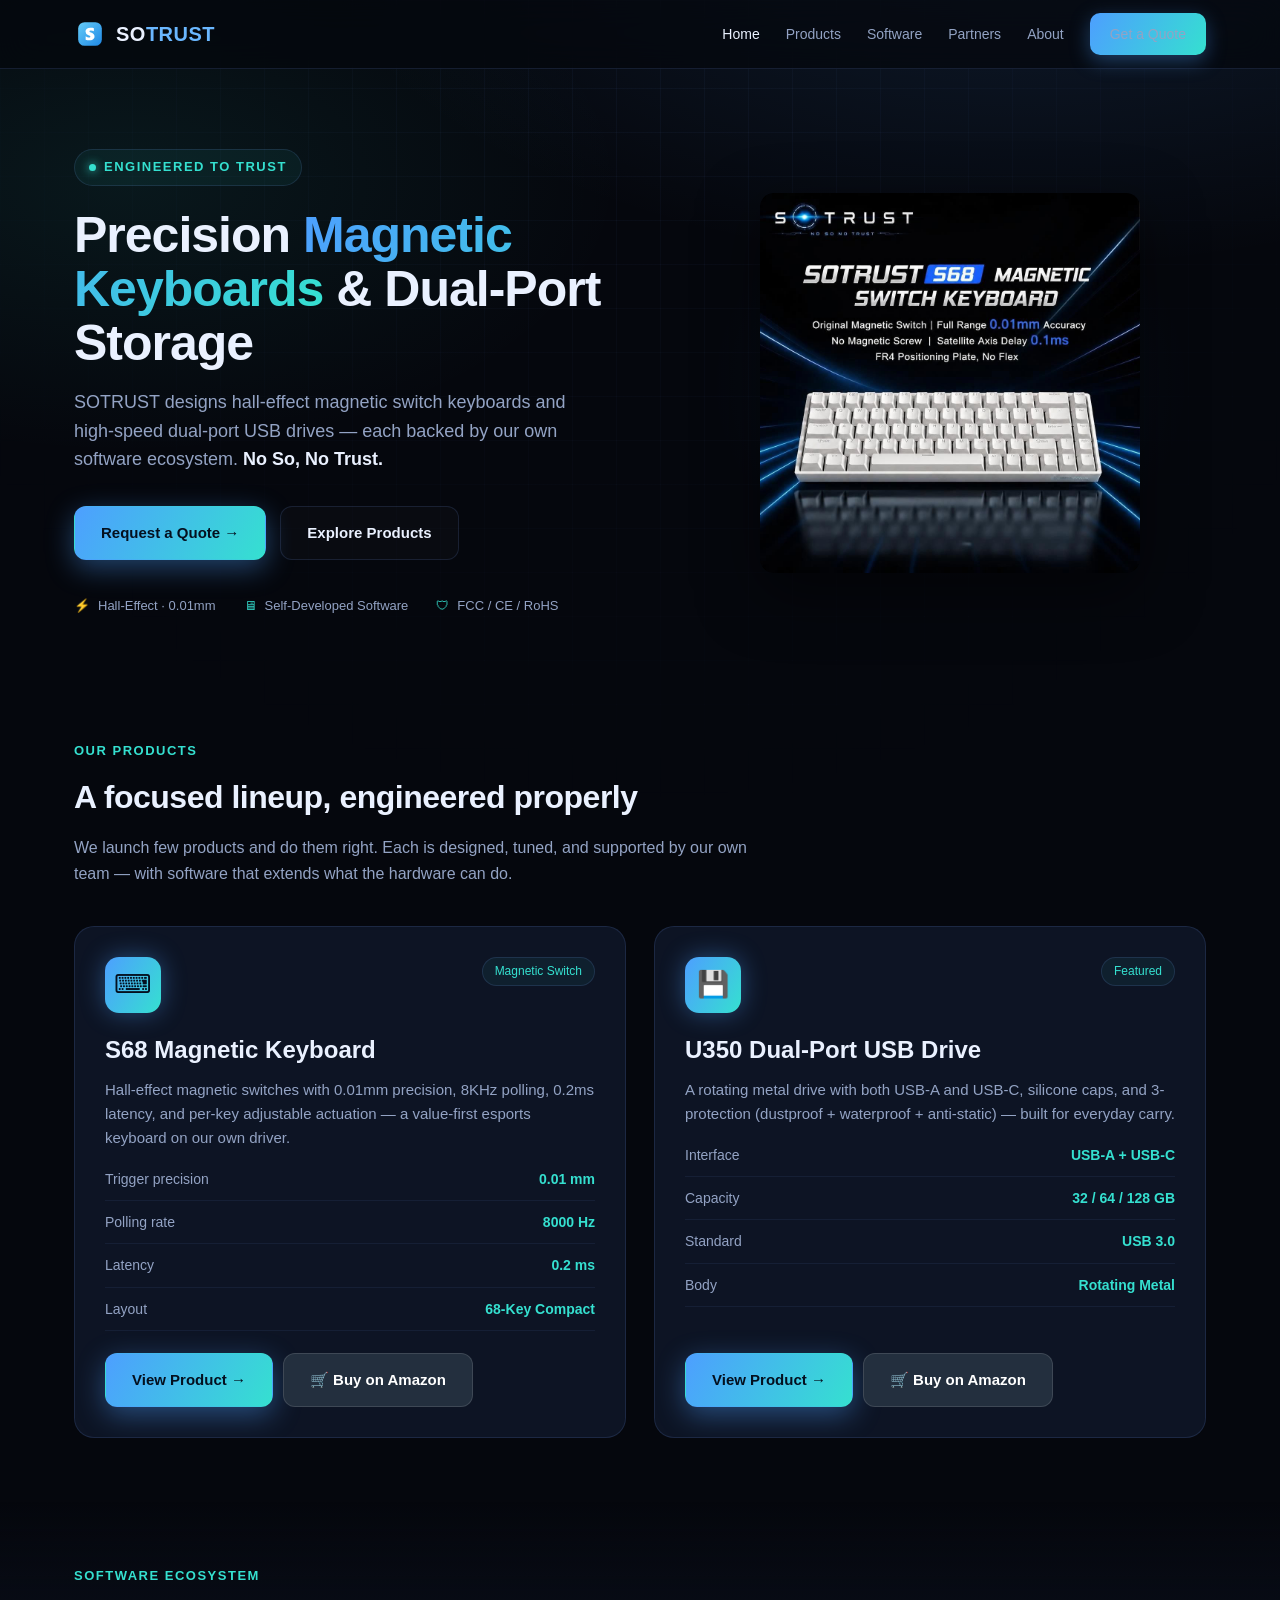
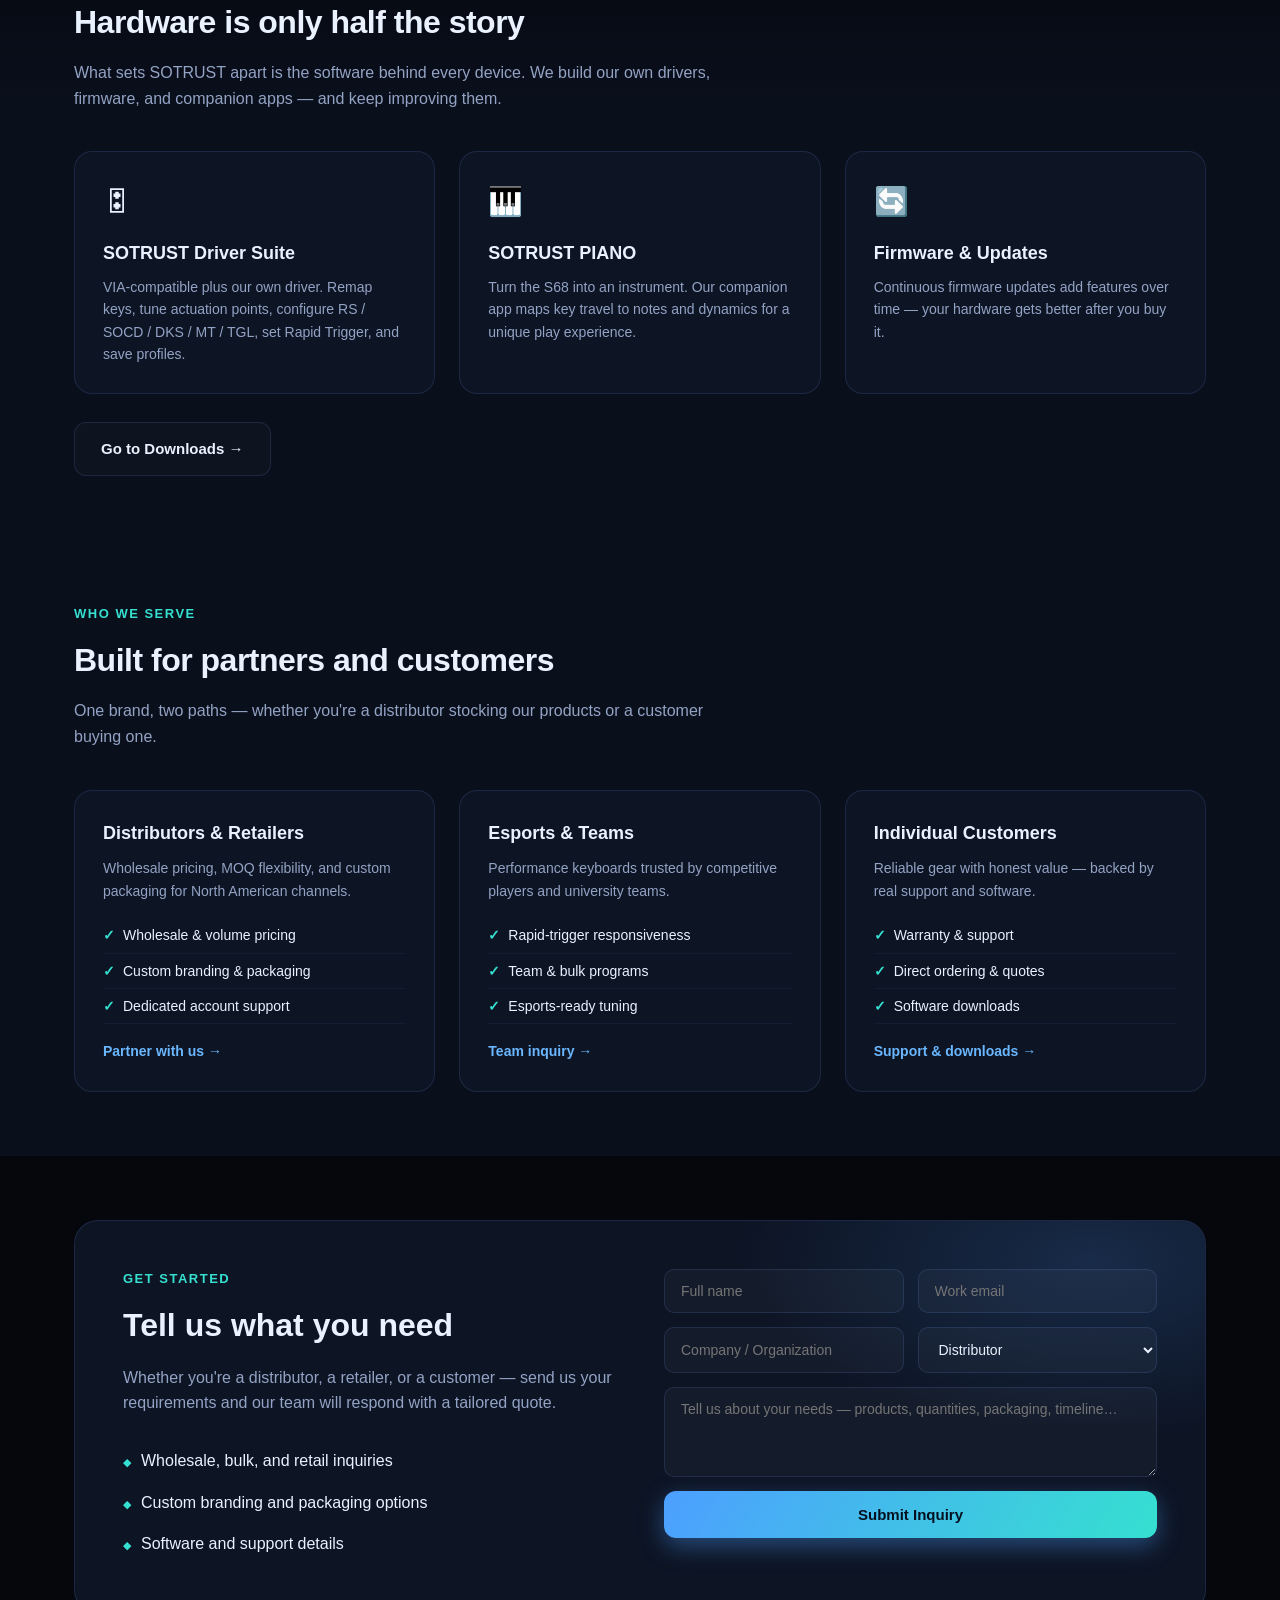
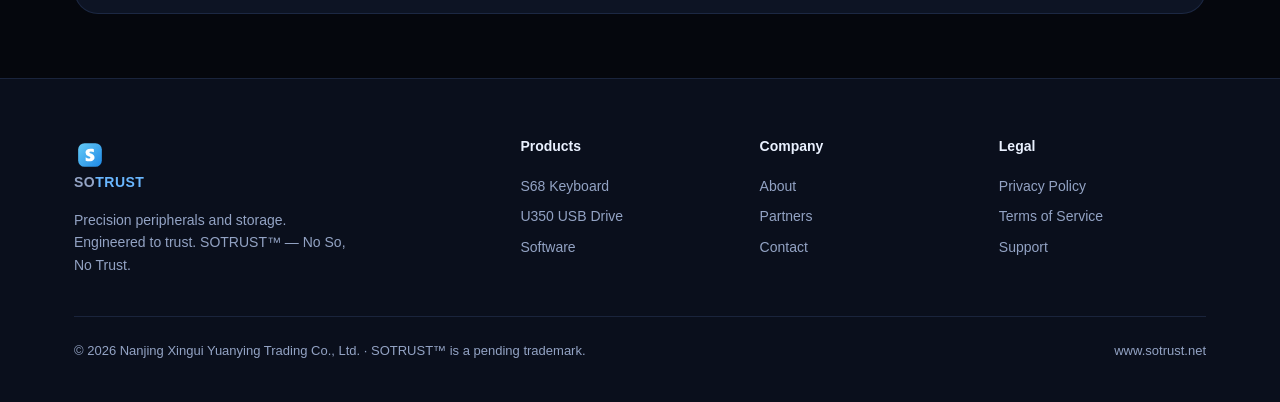
==== index.html @ a3e5d0e5 "SOTRUST brand website" ====
<!DOCTYPE html>
<html lang="en" data-page-node-id="KHb3CWHCZtymXD62Pedrb1">
<head data-page-node-id="B75xYhBe1qEHMwxd8BQFFj">
<meta charset="UTF-8" data-page-node-id="L6Wd4gefyUGWqQOsWmgaz0">
<meta name="viewport" content="width=device-width, initial-scale=1.0" data-page-node-id="c1NMFKh5QucAAy01h9xAIy">
<title>SOTRUST™ — Engineered to Trust · Magnetic Keyboards & Dual-Port Storage</title>
<meta name="description" content="SOTRUST designs hall-effect magnetic switch keyboards and dual-port USB storage, backed by our own software ecosystem. No So, No Trust." data-page-node-id="GTYr7r31CT22krEIP9F35n">
<link rel="stylesheet" href="css/style.css" data-page-node-id="BjKHC4vRZSdo3E3DKPqYya">
<style>
.hero{position:relative;padding:80px 0 60px}
.hero-inner{display:grid;grid-template-columns:1.05fr .95fr;gap:56px;align-items:center}
.kicker{display:inline-flex;align-items:center;gap:8px;font-size:13px;font-weight:600;color:var(--cyan);letter-spacing:1.5px;text-transform:uppercase;border:1px solid var(--line);border-radius:999px;padding:7px 14px;background:rgba(53,224,208,.06)}
.kicker .dot{width:7px;height:7px;border-radius:50%;background:var(--cyan);box-shadow:0 0 10px var(--cyan)}
h1{font-size:50px;line-height:1.08;font-weight:800;letter-spacing:-1px;margin:22px 0 18px}
h1 .grad{background:var(--accent-grad);-webkit-background-clip:text;background-clip:text;color:transparent}
.hero p.sub{color:var(--muted);font-size:18px;max-width:520px;margin-bottom:32px}
.btn-row{display:flex;gap:14px;flex-wrap:wrap}
.trust-strip{display:flex;gap:28px;margin-top:36px;flex-wrap:wrap}
.trust-strip div{display:flex;align-items:center;gap:8px;color:var(--muted);font-size:13px}
.trust-strip .ic{color:var(--cyan)}
.hero-visual{position:relative;background:radial-gradient(ellipse at center,rgba(77,159,255,.08),transparent 70%);border-radius:24px;padding:24px;display:flex;align-items:center;justify-content:center;min-height:380px}
.hero-visual img{max-width:100%;max-height:380px;border-radius:14px;box-shadow:0 20px 60px rgba(0,0,0,.5)}
.prod-grid{display:grid;grid-template-columns:repeat(2,1fr);gap:28px}
.prod{background:var(--panel);border:1px solid var(--line);border-radius:20px;padding:30px;position:relative;overflow:hidden;transition:.25s;display:flex;flex-direction:column}
.prod:hover{border-color:rgba(77,159,255,.5);transform:translateY(-4px);box-shadow:0 18px 50px rgba(0,0,0,.5)}
.prod .p-top{display:flex;justify-content:space-between;align-items:flex-start;margin-bottom:18px}
.prod .p-icon{width:56px;height:56px;border-radius:14px;background:var(--accent-grad);display:grid;place-items:center;font-size:26px;color:#04101f;box-shadow:0 0 24px rgba(77,159,255,.4)}
.prod h3{font-size:24px;margin-bottom:8px}
.prod p{color:var(--muted);font-size:15px;margin-bottom:18px}
.specs{display:flex;flex-direction:column;gap:10px;margin-bottom:22px}
.spec{display:flex;justify-content:space-between;font-size:14px;padding-bottom:10px;border-bottom:1px solid rgba(120,160,255,.08)}
.spec .k{color:var(--muted)}
.spec .v{font-weight:600;color:var(--cyan)}
.prod .pcta-row{display:flex;gap:10px;flex-wrap:wrap;margin-top:auto}
.soft{background:linear-gradient(180deg,transparent,var(--bg2) 30%,var(--bg2))}
.soft-grid{display:grid;grid-template-columns:repeat(3,1fr);gap:24px}
.soft-card{background:var(--panel);border:1px solid var(--line);border-radius:18px;padding:28px;transition:.2s}
.soft-card:hover{border-color:rgba(53,224,208,.4)}
.soft-card .ic{font-size:28px;margin-bottom:14px}
.soft-card h4{font-size:18px;margin-bottom:8px}
.soft-card p{color:var(--muted);font-size:14px}
.buyers{background:var(--bg2)}
.buyers-grid{display:grid;grid-template-columns:repeat(3,1fr);gap:24px}
.buyer{border:1px solid var(--line);border-radius:18px;padding:28px;background:var(--panel);display:flex;flex-direction:column}
.buyer h4{font-size:18px;margin-bottom:10px}
.buyer p{color:var(--muted);font-size:14px;margin-bottom:16px}
.buyer ul{list-style:none;margin-bottom:16px}
.buyer li{padding:6px 0;font-size:14px;border-bottom:1px solid rgba(120,160,255,.06)}
.buyer li::before{content:"✓";color:var(--cyan);margin-right:8px;font-weight:700}
.buyer .b-cta{display:inline-block;font-weight:700;color:var(--blue2);font-size:14px;margin-top:auto}
.cta-box{background:var(--panel);border:1px solid var(--line);border-radius:24px;padding:48px;display:grid;grid-template-columns:1fr 1fr;gap:48px;overflow:hidden;position:relative}
.cta-box::before{content:"";position:absolute;inset:0;background:radial-gradient(600px 300px at 90% 10%,rgba(77,159,255,.16),transparent 60%);z-index:0}
.cta-left{position:relative}
.cta-left h2{font-size:32px;font-weight:800;margin-bottom:14px}
.cta-left p{color:var(--muted);margin-bottom:24px}
.cta-points{list-style:none}
.cta-points li{padding:8px 0;color:var(--text)}
.cta-points li::before{content:"◆";color:var(--cyan);margin-right:10px;font-size:11px}
form{display:flex;flex-direction:column;gap:14px;position:relative}
.form-row{display:grid;grid-template-columns:1fr 1fr;gap:14px}
input[type=submit]{background:var(--accent-grad);color:#04101f;font-weight:700;font-size:15px;cursor:pointer;border:none;box-shadow:0 8px 24px rgba(77,159,255,.4);padding:15px;border-radius:12px}
@media(max-width:960px){.hero-inner{grid-template-columns:1fr}.prod-grid,.soft-grid,.buyers-grid{grid-template-columns:1fr}.cta-box{grid-template-columns:1fr;padding:32px}h1{font-size:36px}.hero-visual{min-height:0;height:300px}.hero-visual img{max-height:240px}}
</style>
</head>
<body data-page-node-id="jTghyqupYAVawvYu9FFH3v">

<nav class="nav" data-page-node-id="hDWpECV0C55NheVl3T6Daa">
  <div class="wrap nav-inner" data-page-node-id="2Km9m6hP2vTvzj6k3j9iJI">
    <a href="index.html" class="logo" data-page-node-id="VmaIcNFpfbd1cD2g93x9RE">
      <img src="assets/logo/icon.svg" alt="SOTRUST" width="32" height="32" data-page-node-id="h8bbaKW1yTuouPt7MjiuoT">
      <span data-page-node-id="c90BbOGvWQBVkojpnbvoxG">SO<b data-page-node-id="W1wM8xLnBdRKuQQTQdHoPf">TRUST</b></span>
    </a>
    <div class="nav-links" data-page-node-id="v5XUDEB1s5sqHbEkKfKEiQ">
      <a href="index.html" class="active" data-page-node-id="6A4PuPlB2DylgbnbrF4scs">Home</a>
      <a href="products.html" data-page-node-id="Q8hQdHnr3l2VZ1JcGwQQLO">Products</a>
      <a href="software.html" data-page-node-id="NjpHVoDFeZk2FrmFR3boiS">Software</a>
      <a href="partners.html" data-page-node-id="4TMn4HkJZNVBkFPPDvnZm2">Partners</a>
      <a href="about.html" data-page-node-id="7G2t97cO10USm3pNh4Arrl">About</a>
      <a href="contact.html" class="nav-cta" data-page-node-id="D8skSzwq1eZzX1xipGhBGl">Get a Quote</a>
    </div>
  </div>
</nav>

<header class="hero" data-page-node-id="YRy2okg3sfTFi8qAlSq5Wi">
  <div class="wrap hero-inner" data-page-node-id="gidRfNOONtTzfNyV7lmgQJ">
    <div data-page-node-id="k9rR7cGDt8teXhGaEjSCDu">
      <span class="kicker" data-page-node-id="9QtnC32he1PKF4aDAGUuy0"><span class="dot" data-page-node-id="H6hlR16bWoKIGSn7LicONF"></span> Engineered to Trust</span>
      <h1 data-page-node-id="8BHztEijmOoFsxT0cRzyiD">Precision <span class="grad" data-page-node-id="Sw2Koonsl39pfYku20xt7j">Magnetic Keyboards</span> &amp; Dual-Port Storage</h1>
      <p class="sub" data-page-node-id="4kACXxdA0lq7kAE09p0k7H">SOTRUST designs hall-effect magnetic switch keyboards and high-speed dual-port USB drives — each backed by our own software ecosystem. <b style="color:var(--text)" data-page-node-id="2dDaZNwEbS0e2EICp5El64">No So, No Trust.</b></p>
      <div class="btn-row" data-page-node-id="xQTsN5donEwadQ5muIE7HL">
        <a href="contact.html" class="btn primary" data-page-node-id="9oN3q1RxafHmpDkyyRWFV4">Request a Quote →</a>
        <a href="products.html" class="btn ghost" data-page-node-id="GxOwKRayHtymZk6Kriv4iA">Explore Products</a>
      </div>
      <div class="trust-strip" data-page-node-id="2M7J8NSARKwKPPMwsRVoNN">
        <div data-page-node-id="GsUqNQR9N2GWXAYB81KJUQ"><span class="ic" data-page-node-id="zyw4Qa4cf3EdQBs3BqDzIm">⚡</span> Hall-Effect · 0.01mm</div>
        <div data-page-node-id="uqFGiUyqeCqDTDX0ITgybG"><span class="ic" data-page-node-id="jC7p2AKSBo2EKFkTduyePn">🖥</span> Self-Developed Software</div>
        <div data-page-node-id="8ZjUabMwLci9vb384awAYx"><span class="ic" data-page-node-id="NDb05V4xaniESwErAuI9XB">🛡</span> FCC / CE / RoHS</div>
      </div>
    </div>
    <div class="hero-visual" data-page-node-id="ezmHufWjjA8UvirGQx8jlz">
      <img src="assets/products/s68/hero-white.jpeg" alt="SOTRUST S68 Magnetic Switch Keyboard" data-page-node-id="zVKkk2xJX6yNSqz94skD35">
    </div>
  </div>
</header>

<section class="sec" id="products" data-page-node-id="ToFeqf6djuNUEQ4qsM3Xdl">
  <div class="wrap" data-page-node-id="DOBf4F3gi588kPLKxWrl06">
    <div class="sec-head" data-page-node-id="MzK3Els8W0vmzxlD8LP5HB">
      <div class="eyebrow" data-page-node-id="UqsA5qnAoXDu0aW39q141D">Our Products</div>
      <h2 data-page-node-id="wDBPDLVjoBsJ5EEK7rpMou">A focused lineup, engineered properly</h2>
      <p data-page-node-id="J8SOMW7OY383sUBN0cpyKj">We launch few products and do them right. Each is designed, tuned, and supported by our own team — with software that extends what the hardware can do.</p>
    </div>
    <div class="prod-grid" data-page-node-id="C0JHSuzoS0tbP1xxVdGhAZ">
      <div class="prod" data-page-node-id="ONH7SVxTQDLs3GuPNtboOh">
        <div class="p-top" data-page-node-id="oYHVfcLT5NoLOHERP2TU2A"><div class="p-icon" data-page-node-id="cWp2VMdudo781FP1Uisxkj">⌨</div><span class="pill" data-page-node-id="LmsZa4gaWS8FuIxe7HlArb">Magnetic Switch</span></div>
        <h3 data-page-node-id="YrhO2WW3eaNhkBgOf4TxSP">S68 Magnetic Keyboard</h3>
        <p data-page-node-id="DaKGqZ6K79dI9eHTmWA2M4">Hall-effect magnetic switches with 0.01mm precision, 8KHz polling, 0.2ms latency, and per-key adjustable actuation — a value-first esports keyboard on our own driver.</p>
        <div class="specs" data-page-node-id="90VPKIUDRB8KoIAfAs0Cj2">
          <div class="spec" data-page-node-id="JzxRTAH2GG4mpbTsbksxKW"><span class="k" data-page-node-id="LvTzCjM173owhXIuJw3WhJ">Trigger precision</span><span class="v" data-page-node-id="BBHbjHjha1ihYxHAtO01Ei">0.01 mm</span></div>
          <div class="spec" data-page-node-id="s4S3zfk8ewQDFQxulU6wAu"><span class="k" data-page-node-id="NBF8PnAl5NyIUqfXsXacdJ">Polling rate</span><span class="v" data-page-node-id="qzOITyhXKYDXaNh5fld9Qr">8000 Hz</span></div>
          <div class="spec" data-page-node-id="cuFhfQvGCobJwErcVUC8KA"><span class="k" data-page-node-id="NQ0T7S9wY7sKIj8IQT6ek0">Latency</span><span class="v" data-page-node-id="yIx3zdadIf7h7RUvPikxVv">0.2 ms</span></div>
          <div class="spec" data-page-node-id="dtcec5f1Oky6W3bj6tIKis"><span class="k" data-page-node-id="TbK4txTrKbJUquoCRuoQwl">Layout</span><span class="v" data-page-node-id="zePOhF4cfEuTnCYZsz0rYG">68-Key Compact</span></div>
        </div>
        <div class="pcta-row" data-page-node-id="6BQgNHGk6hQzLCR7PbpOY3">
          <a href="s68.html" class="btn primary" data-page-node-id="NZX76GkhxG8PPEcFwQ6v7D">View Product →</a>
          <a href="https://www.amazon.com/dp/B0H9D6XK6K?th=1" target="_blank" rel="noopener" class="btn amazon" data-page-node-id="3fmanDHAKbxWsQa5vVkP5j"><span class="amz" data-page-node-id="pUobFaJ3fDexKqN14hAAZg">🛒 Buy on Amazon</span></a>
        </div>
      </div>
      <div class="prod" data-page-node-id="H6beL8yUW3exlaDlJmxyrl">
        <div class="p-top" data-page-node-id="mi3MNyiuNJlq7Ta0ci0ihm"><div class="p-icon" data-page-node-id="LjDEPebBL7EeOdHFlMzBNo">💾</div><span class="pill" data-page-node-id="FnPj5NtdHIx0MZdKI3f5FU">Featured</span></div>
        <h3 data-page-node-id="6TQl8xHUAnwZRtqhDXQzku">U350 Dual-Port USB Drive</h3>
        <p data-page-node-id="XAJc8dmmiziW1OEVqlJanC">A rotating metal drive with both USB-A and USB-C, silicone caps, and 3-protection (dustproof + waterproof + anti-static) — built for everyday carry.</p>
        <div class="specs" data-page-node-id="Bmd7hZ8eXvD1OF0zcYz7wS">
          <div class="spec" data-page-node-id="wQwC9xogs6DlSwCOZGvSIN"><span class="k" data-page-node-id="K7YNUHb0uEkdWVpidt3I7i">Interface</span><span class="v" data-page-node-id="3auANIsGIFqr3kjArFZkni">USB-A + USB-C</span></div>
          <div class="spec" data-page-node-id="fBJ8tspMGePYtDORSLaKiU"><span class="k" data-page-node-id="3Mbjygi7IL8aEsR0A0TL5f">Capacity</span><span class="v" data-page-node-id="LONrggNPP17E4kRLcI9y94">32 / 64 / 128 GB</span></div>
          <div class="spec" data-page-node-id="ytsoRXqOeXoAAFdIUMJIpE"><span class="k" data-page-node-id="EXzcMhLYPR2BOPXlfE6ZqH">Standard</span><span class="v" data-page-node-id="TJnf7bCmMkDeD2VJ348kWN">USB 3.0</span></div>
          <div class="spec" data-page-node-id="w39gpgJlxc52Wgm1nXAVN4"><span class="k" data-page-node-id="IANHWtRzOP8q8SRmPki7rb">Body</span><span class="v" data-page-node-id="ynbruZYSSj0w66rZZpfGKf">Rotating Metal</span></div>
        </div>
        <div class="pcta-row" data-page-node-id="dMCEIYQlR0SCGRPZrfqWir">
          <a href="u350.html" class="btn primary" data-page-node-id="2PXDzm1ua4nnaF6YqRCduM">View Product →</a>
          <a href="https://www.amazon.com/dp/B0H49N1F6R?th=1" target="_blank" rel="noopener" class="btn amazon" data-page-node-id="29dH7uEsm3g4ousoVF1cnl"><span class="amz" data-page-node-id="PLTohiHnAm9knLZ8bEBK5n">🛒 Buy on Amazon</span></a>
        </div>
      </div>
    </div>
  </div>
</section>

<section class="sec soft" id="software" data-page-node-id="a3gjGk9avH3lf2ItCfBVzV">
  <div class="wrap" data-page-node-id="TKYBcAIj3C9WsnqNIIPY4t">
    <div class="sec-head" data-page-node-id="wHPD0kEnpC3hIttTekzhQA">
      <div class="eyebrow" data-page-node-id="KfxV8yPuMGcP796zo1X70V">Software Ecosystem</div>
      <h2 data-page-node-id="WpvQf01dSjbulc8aq11FXn">Hardware is only half the story</h2>
      <p data-page-node-id="m1WoOn9ZxCXu2NqjuTDUGF">What sets SOTRUST apart is the software behind every device. We build our own drivers, firmware, and companion apps — and keep improving them.</p>
    </div>
    <div class="soft-grid" data-page-node-id="H4umPZlgyMiz64WmVISSrt">
      <div class="soft-card" data-page-node-id="REzZHNg4Lz2KOc8OPBwTzp">
        <div class="ic" data-page-node-id="VkoFo4UpI4jQciBrxglYyv">🎛</div>
        <h4 data-page-node-id="RQfWov5hy2ndWYAdr3aeCh">SOTRUST Driver Suite</h4>
        <p data-page-node-id="wG92E9JnJL0AcGPCpjdNgC">VIA-compatible plus our own driver. Remap keys, tune actuation points, configure RS / SOCD / DKS / MT / TGL, set Rapid Trigger, and save profiles.</p>
      </div>
      <div class="soft-card" data-page-node-id="R6nmwB4ZVBHF9eYN8XgCIX">
        <div class="ic" data-page-node-id="bvJNmUNRWixHxGV3iT96nZ">🎹</div>
        <h4 data-page-node-id="qHUEzHfZFwfEQllBQlN99P">SOTRUST PIANO</h4>
        <p data-page-node-id="yAX7JZJYARHCVHXfMMjmvJ">Turn the S68 into an instrument. Our companion app maps key travel to notes and dynamics for a unique play experience.</p>
      </div>
      <div class="soft-card" data-page-node-id="OuqnN8ACPFeEIEtFDZsZUq">
        <div class="ic" data-page-node-id="JgUJobn724hmVq8rZElWor">🔄</div>
        <h4 data-page-node-id="g5AqNB0FEiLFqTVI12t6q2">Firmware &amp; Updates</h4>
        <p data-page-node-id="Kwm7KzEsGNXXJTC1O7xqLh">Continuous firmware updates add features over time — your hardware gets better after you buy it.</p>
      </div>
    </div>
    <div style="margin-top:28px" data-page-node-id="zvgHrF0LE1GsyXWkpCJPba"><a href="software.html" class="btn ghost" data-page-node-id="qCDWta1d09mDP6nt3vUubB">Go to Downloads →</a></div>
  </div>
</section>

<section class="sec buyers" id="buyers" data-page-node-id="qz5iiMG0GK4QxgknbzAykN">
  <div class="wrap" data-page-node-id="Og0Xnu7dD0JPrajA2yFsdd">
    <div class="sec-head" data-page-node-id="PH7qHE7wtaO8oYhIwy8pVP">
      <div class="eyebrow" data-page-node-id="tsosZcdCIgdJ9oe3XHHRjQ">Who We Serve</div>
      <h2 data-page-node-id="L3mRKoSNCHlPkj4v3uDOzI">Built for partners and customers</h2>
      <p data-page-node-id="W4OLaYajvmeojytf4gvPPF">One brand, two paths — whether you're a distributor stocking our products or a customer buying one.</p>
    </div>
    <div class="buyers-grid" data-page-node-id="iYioQLBJFE17O86lIdEj9E">
      <div class="buyer" data-page-node-id="lainrRCV97qRAJkbegprig">
        <h4 data-page-node-id="5fH89KIFCtzk01RQPMkVD5">Distributors &amp; Retailers</h4>
        <p data-page-node-id="gkbslKj7mEc5Ip3xssTDxZ">Wholesale pricing, MOQ flexibility, and custom packaging for North American channels.</p>
        <ul data-page-node-id="Ua2xOIK4H27geSPfUwmz3A">
          <li data-page-node-id="5fPG9og9fB4ghAwKeC4hpl">Wholesale &amp; volume pricing</li>
          <li data-page-node-id="vngBagCJWAH42dD7dkgMGt">Custom branding &amp; packaging</li>
          <li data-page-node-id="BDngpFLLFe56ElfJV2CrdD">Dedicated account support</li>
        </ul>
        <a class="b-cta" href="partners.html" data-page-node-id="gFJG4rslc9OXWOlqTdtIyY">Partner with us →</a>
      </div>
      <div class="buyer" data-page-node-id="Yz2tTmlL37DzZ9FTdysJsC">
        <h4 data-page-node-id="kQH6RQ9arURH1haBVAurhF">Esports &amp; Teams</h4>
        <p data-page-node-id="CML3qqt0UMycy8xy3ZdSbB">Performance keyboards trusted by competitive players and university teams.</p>
        <ul data-page-node-id="bEgEay7DvykFJds4ykkuA1">
          <li data-page-node-id="y1mjTAEZxikyI3E0NFepHq">Rapid-trigger responsiveness</li>
          <li data-page-node-id="7Y5Z4u833BaDkHMnFszZGs">Team &amp; bulk programs</li>
          <li data-page-node-id="h9W4ImLl6RGamtXf76k1pq">Esports-ready tuning</li>
        </ul>
        <a class="b-cta" href="partners.html" data-page-node-id="QCQfIOBYmT4aGX2sBEVhGu">Team inquiry →</a>
      </div>
      <div class="buyer" data-page-node-id="8ENUoxkHZZMsTNqfwp4J6Q">
        <h4 data-page-node-id="VW6mnNFsm3FeAvWzFXfuKP">Individual Customers</h4>
        <p data-page-node-id="YonbAOZU2xGtDV3UjvD2hU">Reliable gear with honest value — backed by real support and software.</p>
        <ul data-page-node-id="I0HSpX5n2Gx69q5fJtmve9">
          <li data-page-node-id="023uIuRzhUYQvGND4uRcRH">Warranty &amp; support</li>
          <li data-page-node-id="SrXFFERtXgGXaftTmxV87p">Direct ordering &amp; quotes</li>
          <li data-page-node-id="Bs7ouHW6OKVZYKUD7r80Lc">Software downloads</li>
        </ul>
        <a class="b-cta" href="support.html" data-page-node-id="eGUukN5zRVpvFEK3e42oBF">Support &amp; downloads →</a>
      </div>
    </div>
  </div>
</section>

<section class="sec cta" id="contact" data-page-node-id="D6kmYVPPSiWeiJZSMFbKE9">
  <div class="wrap" data-page-node-id="dk0GUHKC4OCpT4lrbZiMAC">
    <div class="cta-box" data-page-node-id="6HGfmDU1V7p1xkMC4tP4on">
      <div class="cta-left" data-page-node-id="h4s3f4OYKjGUCn71v5ommC">
        <div class="eyebrow" data-page-node-id="w2WAEQXRMqU6DgKAa9onA7">Get Started</div>
        <h2 data-page-node-id="5HSGZs96WVLPYAvvC7Sos8">Tell us what you need</h2>
        <p data-page-node-id="dMymr03GcueqdwzrkvN9CE">Whether you're a distributor, a retailer, or a customer — send us your requirements and our team will respond with a tailored quote.</p>
        <ul class="cta-points" data-page-node-id="hzGuxegjCDTSE6GaMz6vdK">
          <li data-page-node-id="D8lXHM2vBP2wSQHyQyHv8Q">Wholesale, bulk, and retail inquiries</li>
          <li data-page-node-id="ldhONTkk7IRG5OCokd9vjV">Custom branding and packaging options</li>
          <li data-page-node-id="lr3xh72QGchskKkUAm8ijQ">Software and support details</li>
        </ul>
      </div>
      <form data-sotrust-form>
        <div class="form-row">
          <input type="text" name="name" placeholder="Full name" required>
          <input type="email" name="email" placeholder="Work email" required>
        </div>
        <div class="form-row">
          <input type="text" name="company" placeholder="Company / Organization">
          <select name="role">
            <option>Distributor</option>
            <option>Retailer</option>
            <option>Esports / Team</option>
            <option>Individual customer</option>
          </select>
        </div>
        <textarea name="message" placeholder="Tell us about your needs — products, quantities, packaging, timeline…"></textarea>
        <input type="submit" value="Submit Inquiry">
      </form>
    </div>
  </div>
</section>

<footer data-page-node-id="GHq3YO4YTcmPiOUOrETtcs">
  <div class="wrap" data-page-node-id="jv5AYBxqxNdgdoZP7SGSo0">
    <div class="foot-grid" data-page-node-id="gkI3fYz01lsDaRUtXaRDLs">
      <div class="foot-brand" data-page-node-id="MvDE7sT3Eu4jUtNbpBCaum">
        <a href="index.html" class="logo" data-page-node-id="MN07ZcjrHJAQxTYRmtDbgx">
          <img src="assets/logo/icon.svg" alt="SOTRUST" width="32" height="32" data-page-node-id="OEQVhz71RmIQqrNhviJpci">
          <span data-page-node-id="rC4pEEcgDb9PiAwNx9hQ9I">SO<b data-page-node-id="2EokIMXLrqQZPXPUR0VT86">TRUST</b></span>
        </a>
        <p data-page-node-id="8ZdgfryxBibGz01FuzeWy0">Precision peripherals and storage. Engineered to trust. SOTRUST™ — No So, No Trust.</p>
      </div>
      <div data-page-node-id="VUmSOk8maQkQE0y9zGRKcE"><h5 data-page-node-id="T4jyrEVk6Anq9BV21tFYY4">Products</h5><a href="s68.html" data-page-node-id="sErutA8vxA5zparwaqFf9y">S68 Keyboard</a><a href="u350.html" data-page-node-id="z2BzdZ4Oc4v2QZMd6sFFHZ">U350 USB Drive</a><a href="software.html" data-page-node-id="dZzjNuZa9c4SFkA32eY0JF">Software</a></div>
      <div data-page-node-id="YZXfcqEO79wjRLzGgnGFbi"><h5 data-page-node-id="ZTKTL1c5nzHEAn6EuGuelK">Company</h5><a href="about.html" data-page-node-id="JJxl4Rl29VmfaHsySUG5KM">About</a><a href="partners.html" data-page-node-id="295pGSrdqmSQPXFrTxkxe4">Partners</a><a href="contact.html" data-page-node-id="c0v12j8LpUeFZpHrQ5HWsj">Contact</a></div>
      <div data-page-node-id="xklqt4s9qZFcMrWRdNd9R6"><h5 data-page-node-id="p3kIJDYGEwcrYMzxHKAeZC">Legal</h5><a href="privacy.html" data-page-node-id="xtBs37d1QzKyS91V8Swc8w">Privacy Policy</a><a href="terms.html" data-page-node-id="tFQdEDm7zf0OHf4T8XCjrQ">Terms of Service</a><a href="support.html" data-page-node-id="hIGdJOuLP1gne9vP8hVq4t">Support</a></div>
    </div>
    <div class="foot-bottom" data-page-node-id="Rk4cfUuGwdSWjj6ojgxoGe">
      <span data-page-node-id="dO5V8w0IuXJmxCbmE6Ept9">© 2026 Nanjing Xingui Yuanying Trading Co., Ltd. · SOTRUST™ is a pending trademark.</span>
      <span data-page-node-id="EeMD9aLE1tnWitc8PcGtGJ">www.sotrust.net</span>
    </div>
  </div>
</footer>

<script src="js/form.js"></script>
</body>
</html>
---- css/style.css ----
:root{
  --bg:#05070d;
  --bg2:#0a0f1c;
  --panel:#0d1424;
  --line:rgba(120,160,255,.14);
  --blue:#4d9fff;
  --blue2:#6ab7ff;
  --cyan:#35e0d0;
  --text:#eaf1ff;
  --muted:#93a3c4;
  --accent-grad:linear-gradient(120deg,#4d9fff 0%,#35e0d0 100%);
}
*{margin:0;padding:0;box-sizing:border-box}
html{scroll-behavior:smooth}
body{
  font-family:"Segoe UI",-apple-system,BlinkMacSystemFont,Roboto,Helvetica,Arial,sans-serif;
  background:var(--bg);color:var(--text);line-height:1.6;
  overflow-x:hidden;-webkit-font-smoothing:antialiased;
}
a{color:inherit;text-decoration:none}
img{max-width:100%;display:block}
.wrap{max-width:1180px;margin:0 auto;padding:0 24px}

body::before{
  content:"";position:fixed;inset:0;z-index:-2;
  background:
    radial-gradient(1200px 600px at 80% -10%,rgba(77,159,255,.14),transparent 60%),
    radial-gradient(900px 500px at 10% 20%,rgba(53,224,208,.08),transparent 55%),
    var(--bg);
}
body::after{
  content:"";position:fixed;inset:0;z-index:-1;pointer-events:none;
  background-image:
    linear-gradient(rgba(120,160,255,.05) 1px,transparent 1px),
    linear-gradient(90deg,rgba(120,160,255,.05) 1px,transparent 1px);
  background-size:44px 44px;
  mask-image:radial-gradient(circle at 50% 0%,#000 0%,transparent 75%);
}

/* nav */
.nav{position:sticky;top:0;z-index:50;backdrop-filter:blur(16px);background:rgba(5,7,13,.72);border-bottom:1px solid var(--line)}
.nav-inner{display:flex;align-items:center;justify-content:space-between;height:68px}
.logo{display:flex;align-items:center;gap:10px;font-weight:700;font-size:20px;letter-spacing:.5px}
.logo-mark{width:32px;height:32px;border-radius:8px;background:var(--accent-grad);display:grid;place-items:center;color:#04101f;font-weight:800;font-size:16px;box-shadow:0 0 22px rgba(77,159,255,.5)}
.logo span b{color:var(--blue2)}
.nav-links{display:flex;gap:26px;align-items:center}
.nav-links a{color:var(--muted);font-size:14px;font-weight:500;transition:.2s}
.nav-links a:hover{color:var(--text)}
.nav-links a.active{color:var(--text)}
.nav-cta{background:var(--accent-grad);color:#04101f;font-weight:700;font-size:14px;padding:10px 20px;border-radius:10px;box-shadow:0 6px 20px rgba(77,159,255,.35);transition:.2s}
.nav-cta:hover{transform:translateY(-1px)}

/* page header */
.page-head{padding:80px 0 48px}
.eyebrow{font-size:13px;color:var(--cyan);text-transform:uppercase;letter-spacing:1.5px;font-weight:700;margin-bottom:10px}
.page-head h1{font-size:44px;font-weight:800;letter-spacing:-1px;line-height:1.1;margin-bottom:16px}
.page-head .lede{color:var(--muted);font-size:18px;max-width:680px}
.breadcrumb{font-size:13px;color:var(--muted);margin-bottom:24px}
.breadcrumb a{color:var(--muted)}
.breadcrumb a:hover{color:var(--blue2)}
.breadcrumb span{color:var(--blue2)}

/* sections */
.sec{padding:64px 0}
.sec-head{max-width:680px;margin-bottom:40px}
.sec-head h2{font-size:32px;font-weight:800;letter-spacing:-.5px;margin-bottom:12px}
.sec-head p{color:var(--muted);font-size:16px}

/* buttons */
.btn{display:inline-flex;align-items:center;gap:8px;padding:14px 26px;border-radius:12px;font-weight:700;font-size:15px;transition:.2s;border:1px solid transparent;cursor:pointer}
.btn.primary{background:var(--accent-grad);color:#04101f;box-shadow:0 8px 28px rgba(77,159,255,.4)}
.btn.primary:hover{transform:translateY(-2px)}
.btn.ghost{border-color:var(--line);color:var(--text);background:rgba(255,255,255,.02)}
.btn.ghost:hover{border-color:var(--blue);background:rgba(77,159,255,.08)}
.btn.sm{padding:10px 18px;font-size:14px;border-radius:10px}
.btn.amazon{background:#232f3e;color:#fff;border:1px solid rgba(255,255,255,.12)}
.btn.amazon:hover{background:#131a22;transform:translateY(-2px)}
.btn.amazon .amz{display:inline-flex;align-items:center;gap:4px;font-weight:800}

/* compliance badges */
.compliance{margin-top:28px;border-top:1px solid var(--line);padding-top:20px}
.compliance .cap{font-size:12px;color:var(--muted);text-transform:uppercase;letter-spacing:1.5px;font-weight:700;margin-bottom:14px}
.badges{display:flex;gap:14px;flex-wrap:wrap}
.badge{display:inline-flex;align-items:center;gap:10px;border:1px solid var(--line);border-radius:12px;padding:12px 18px;background:rgba(255,255,255,.02);transition:.2s;text-decoration:none;cursor:pointer}
.badge:hover{border-color:rgba(77,159,255,.5);background:rgba(77,159,255,.06);transform:translateY(-2px)}
.badge .mark{width:40px;height:40px;border-radius:10px;display:grid;place-items:center;font-weight:800;font-size:14px;letter-spacing:.5px;color:#04101f;background:var(--accent-grad)}
.badge .txt b{display:block;font-size:15px;color:var(--text)}
.badge .txt span{font-size:12px;color:var(--muted)}

/* cards */
.card{background:var(--panel);border:1px solid var(--line);border-radius:20px;padding:28px}
.pill{font-size:12px;color:var(--cyan);border:1px solid var(--line);border-radius:999px;padding:4px 12px;background:rgba(53,224,208,.06);display:inline-block}

/* spec table */
.spec-table{width:100%;border-collapse:collapse;margin-top:8px}
.spec-table td{padding:13px 4px;border-bottom:1px solid rgba(120,160,255,.08);font-size:14px}
.spec-table td:first-child{color:var(--muted);width:40%}
.spec-table td:last-child{font-weight:600}

/* forms */
input,select,textarea{
  background:rgba(255,255,255,.03);border:1px solid var(--line);border-radius:10px;
  padding:13px 16px;color:var(--text);font-size:14px;font-family:inherit;outline:none;transition:.2s;width:100%;
}
input:focus,select:focus,textarea:focus{border-color:var(--blue);box-shadow:0 0 0 3px rgba(77,159,255,.15)}
select option{background:var(--bg2);color:var(--text)}
textarea{resize:vertical;min-height:90px}
label{font-size:13px;color:var(--muted);margin-bottom:6px;display:block}

/* footer */
footer{border-top:1px solid var(--line);padding:56px 0 40px;background:var(--bg2)}
.foot-grid{display:grid;grid-template-columns:2fr 1fr 1fr 1fr;gap:32px;margin-bottom:40px}
.foot-grid h5{font-size:14px;margin-bottom:14px;color:var(--text)}
.foot-grid a{display:block;color:var(--muted);font-size:14px;padding:4px 0}
.foot-grid a:hover{color:var(--blue2)}
.foot-brand p{color:var(--muted);font-size:14px;margin-top:12px;max-width:280px}
.foot-bottom{border-top:1px solid var(--line);padding-top:24px;display:flex;justify-content:space-between;color:var(--muted);font-size:13px;flex-wrap:wrap;gap:12px}

@media(max-width:960px){
  .nav-links{display:none}
  .page-head h1{font-size:34px}
  .foot-grid{grid-template-columns:1fr 1fr}
}
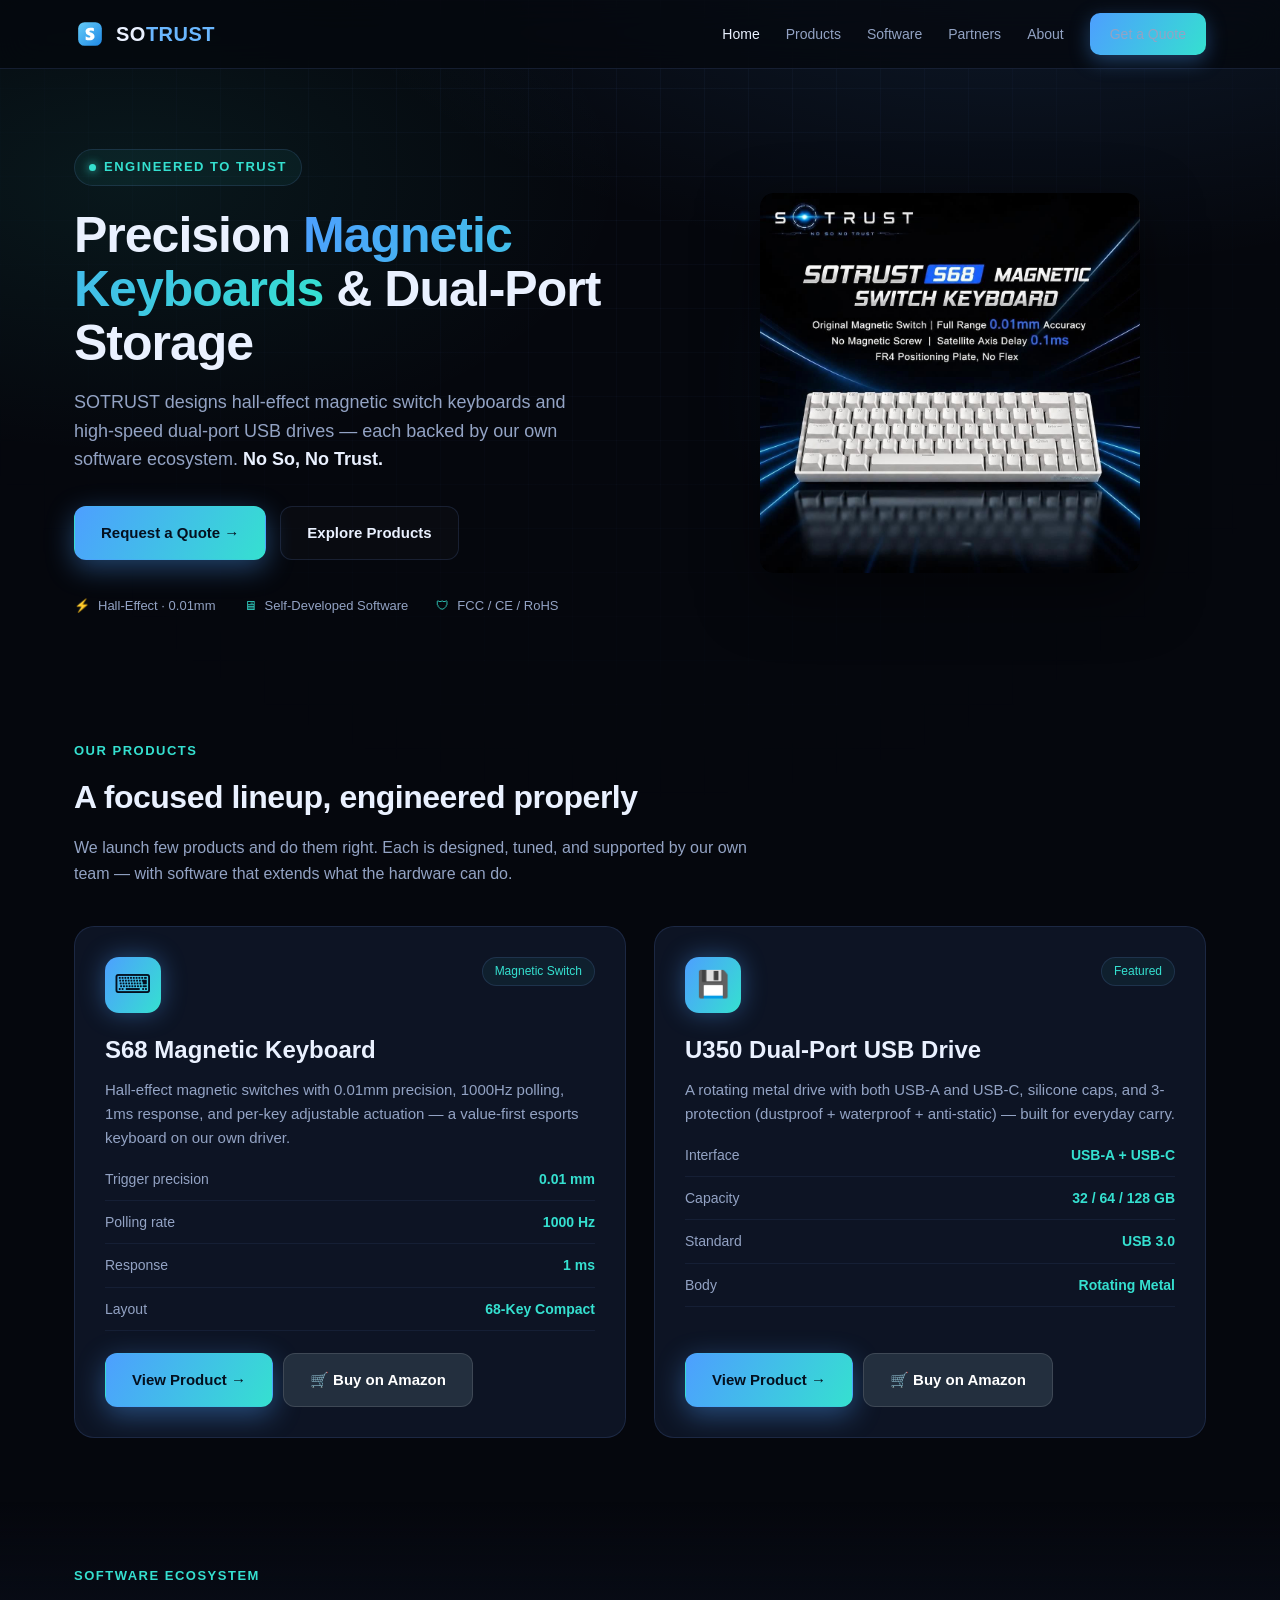
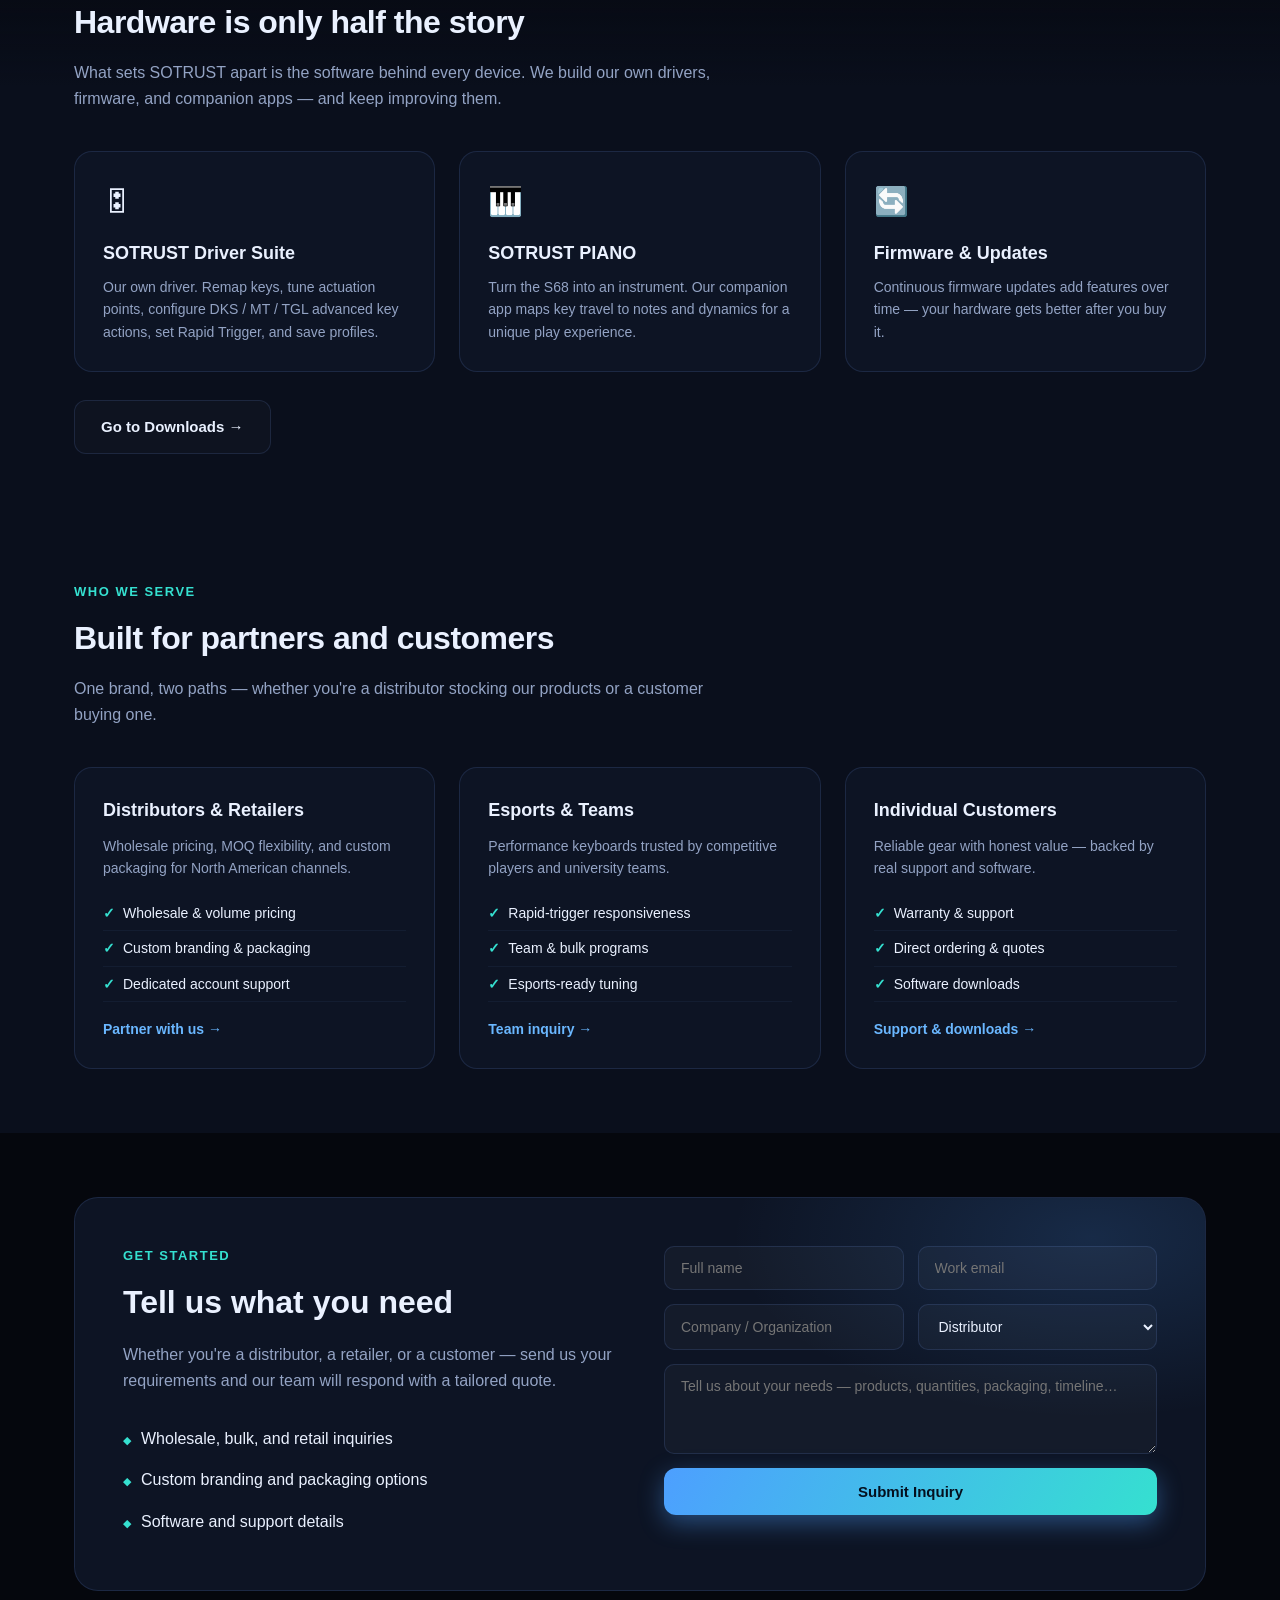
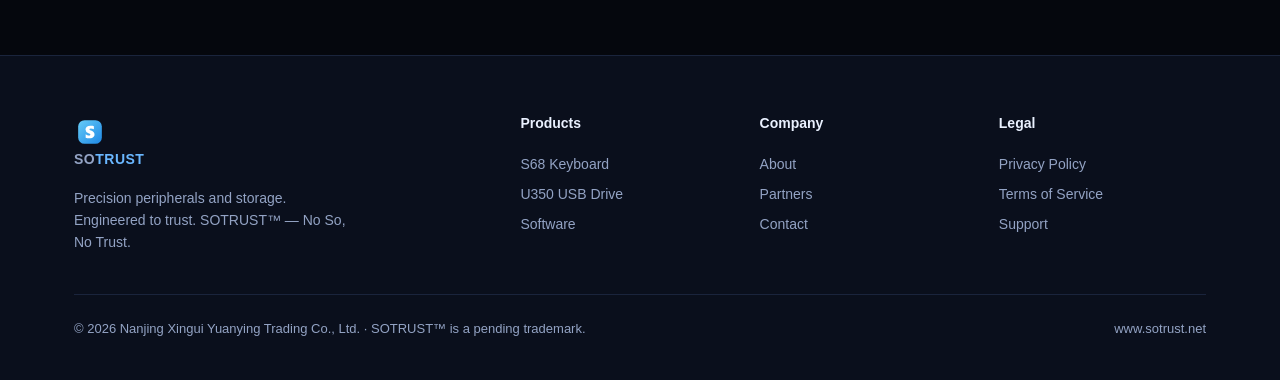
==== commit b7ac914e: "Fix unverified performance claims: 8KHz->1000Hz, 0.2ms->1ms, 16K->4K, remove SOCD/RS/VIA-compatible" ====
--- a/index.html
+++ b/index.html
@@ -114,11 +114,11 @@
       <div class="prod" data-page-node-id="ONH7SVxTQDLs3GuPNtboOh">
         <div class="p-top" data-page-node-id="oYHVfcLT5NoLOHERP2TU2A"><div class="p-icon" data-page-node-id="cWp2VMdudo781FP1Uisxkj">⌨</div><span class="pill" data-page-node-id="LmsZa4gaWS8FuIxe7HlArb">Magnetic Switch</span></div>
         <h3 data-page-node-id="YrhO2WW3eaNhkBgOf4TxSP">S68 Magnetic Keyboard</h3>
-        <p data-page-node-id="DaKGqZ6K79dI9eHTmWA2M4">Hall-effect magnetic switches with 0.01mm precision, 8KHz polling, 0.2ms latency, and per-key adjustable actuation — a value-first esports keyboard on our own driver.</p>
+        <p data-page-node-id="DaKGqZ6K79dI9eHTmWA2M4">Hall-effect magnetic switches with 0.01mm precision, 1000Hz polling, 1ms response, and per-key adjustable actuation — a value-first esports keyboard on our own driver.</p>
         <div class="specs" data-page-node-id="90VPKIUDRB8KoIAfAs0Cj2">
           <div class="spec" data-page-node-id="JzxRTAH2GG4mpbTsbksxKW"><span class="k" data-page-node-id="LvTzCjM173owhXIuJw3WhJ">Trigger precision</span><span class="v" data-page-node-id="BBHbjHjha1ihYxHAtO01Ei">0.01 mm</span></div>
-          <div class="spec" data-page-node-id="s4S3zfk8ewQDFQxulU6wAu"><span class="k" data-page-node-id="NBF8PnAl5NyIUqfXsXacdJ">Polling rate</span><span class="v" data-page-node-id="qzOITyhXKYDXaNh5fld9Qr">8000 Hz</span></div>
-          <div class="spec" data-page-node-id="cuFhfQvGCobJwErcVUC8KA"><span class="k" data-page-node-id="NQ0T7S9wY7sKIj8IQT6ek0">Latency</span><span class="v" data-page-node-id="yIx3zdadIf7h7RUvPikxVv">0.2 ms</span></div>
+          <div class="spec" data-page-node-id="s4S3zfk8ewQDFQxulU6wAu"><span class="k" data-page-node-id="NBF8PnAl5NyIUqfXsXacdJ">Polling rate</span><span class="v" data-page-node-id="qzOITyhXKYDXaNh5fld9Qr">1000 Hz</span></div>
+          <div class="spec" data-page-node-id="cuFhfQvGCobJwErcVUC8KA"><span class="k" data-page-node-id="NQ0T7S9wY7sKIj8IQT6ek0">Response</span><span class="v" data-page-node-id="yIx3zdadIf7h7RUvPikxVv">1 ms</span></div>
           <div class="spec" data-page-node-id="dtcec5f1Oky6W3bj6tIKis"><span class="k" data-page-node-id="TbK4txTrKbJUquoCRuoQwl">Layout</span><span class="v" data-page-node-id="zePOhF4cfEuTnCYZsz0rYG">68-Key Compact</span></div>
         </div>
         <div class="pcta-row" data-page-node-id="6BQgNHGk6hQzLCR7PbpOY3">
@@ -156,7 +156,7 @@
       <div class="soft-card" data-page-node-id="REzZHNg4Lz2KOc8OPBwTzp">
         <div class="ic" data-page-node-id="VkoFo4UpI4jQciBrxglYyv">🎛</div>
         <h4 data-page-node-id="RQfWov5hy2ndWYAdr3aeCh">SOTRUST Driver Suite</h4>
-        <p data-page-node-id="wG92E9JnJL0AcGPCpjdNgC">VIA-compatible plus our own driver. Remap keys, tune actuation points, configure RS / SOCD / DKS / MT / TGL, set Rapid Trigger, and save profiles.</p>
+        <p data-page-node-id="wG92E9JnJL0AcGPCpjdNgC">Our own driver. Remap keys, tune actuation points, configure DKS / MT / TGL advanced key actions, set Rapid Trigger, and save profiles.</p>
       </div>
       <div class="soft-card" data-page-node-id="R6nmwB4ZVBHF9eYN8XgCIX">
         <div class="ic" data-page-node-id="bvJNmUNRWixHxGV3iT96nZ">🎹</div>
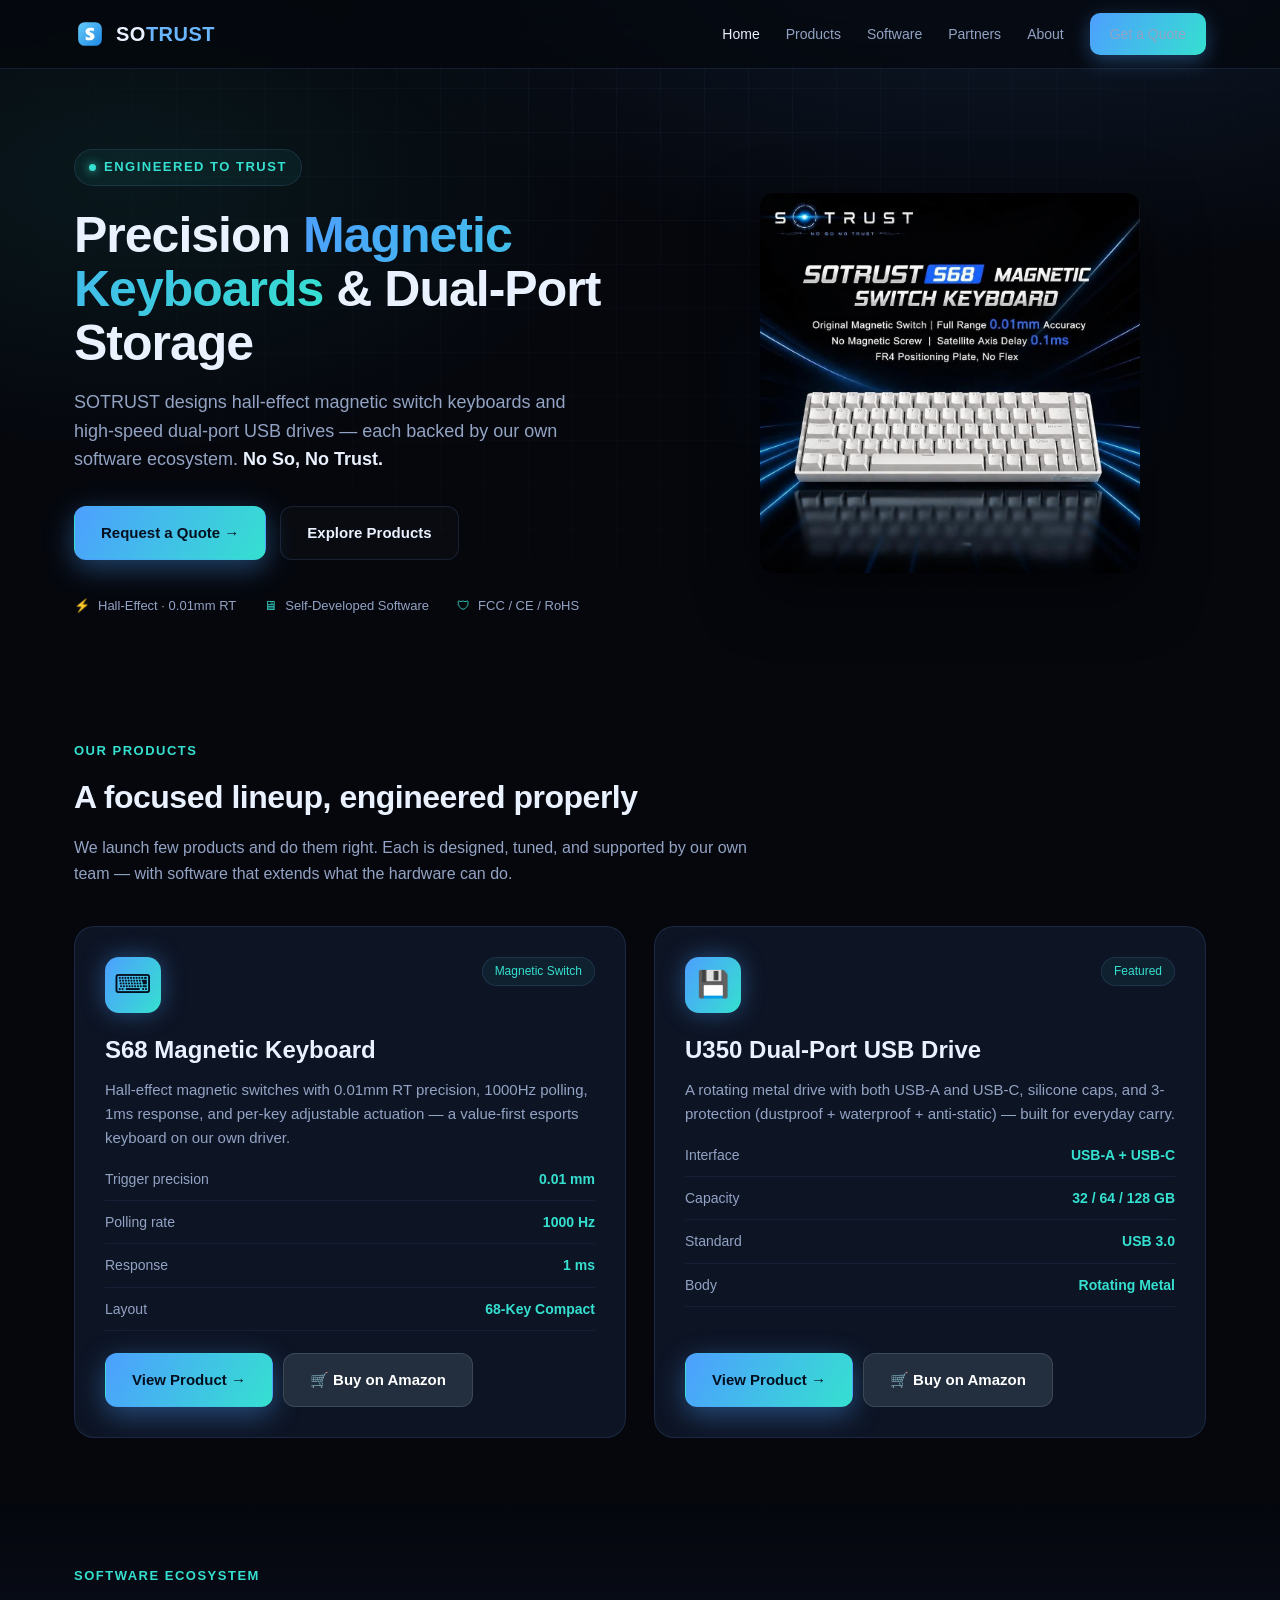
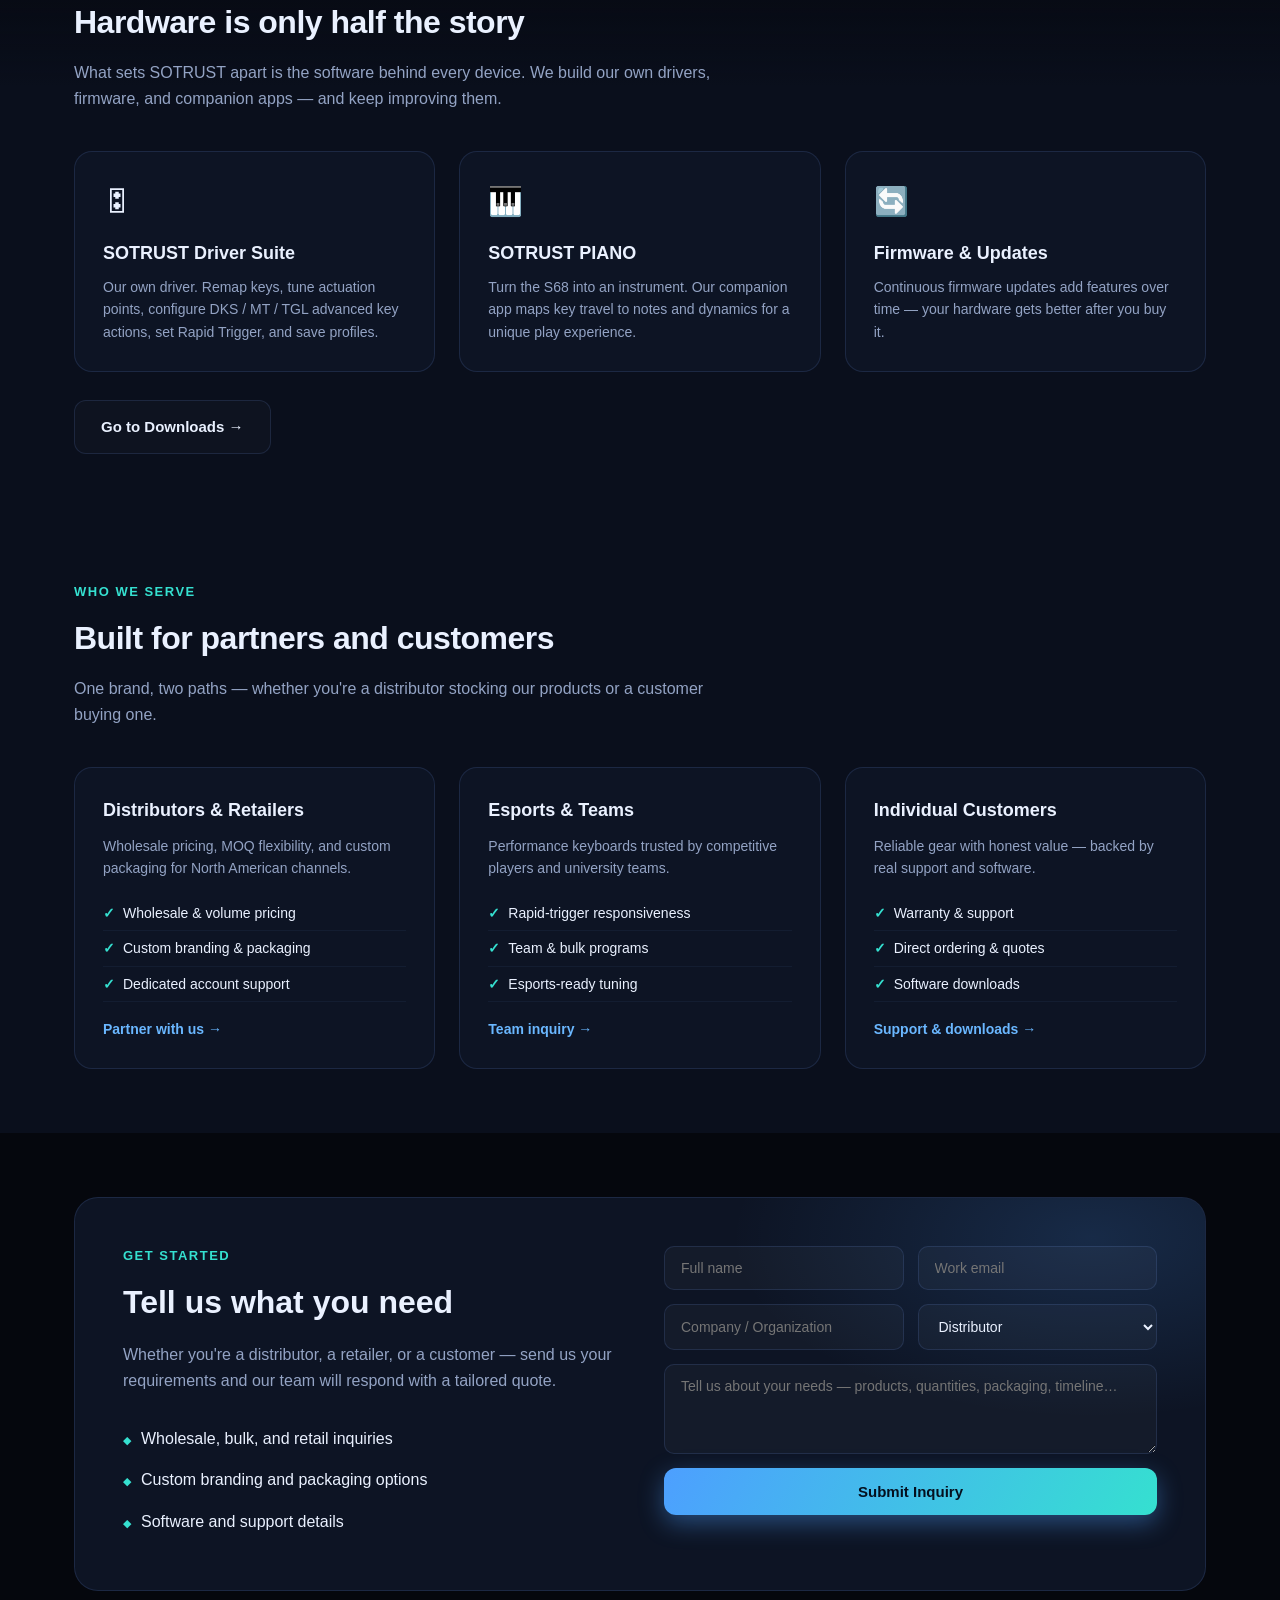
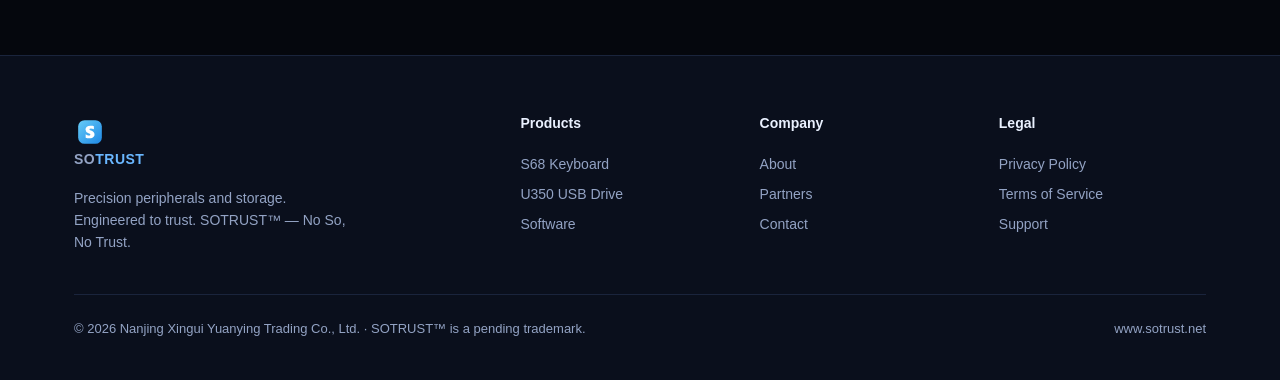
==== commit b078cb12: "Fix spec overclaiming: remove 8K video, qualify 0.01mm as RT precision, clarify U350 USB 3.2 Gen1 du" ====
--- a/index.html
+++ b/index.html
@@ -61,22 +61,61 @@
 input[type=submit]{background:var(--accent-grad);color:#04101f;font-weight:700;font-size:15px;cursor:pointer;border:none;box-shadow:0 8px 24px rgba(77,159,255,.4);padding:15px;border-radius:12px}
 @media(max-width:960px){.hero-inner{grid-template-columns:1fr}.prod-grid,.soft-grid,.buyers-grid{grid-template-columns:1fr}.cta-box{grid-template-columns:1fr;padding:32px}h1{font-size:36px}.hero-visual{min-height:0;height:300px}.hero-visual img{max-height:240px}}
 </style>
+<link rel="canonical" href="https://www.sotrust.net/">
+<meta property="og:type" content="website">
+<meta property="og:site_name" content="SOTRUST">
+<meta property="og:title" content="SOTRUST™ — Engineered to Trust · Magnetic Keyboards & Dual-Port Storage">
+<meta property="og:description" content="SOTRUST designs hall-effect magnetic switch keyboards and dual-port USB storage, backed by our own software ecosystem. No So, No Trust.">
+<meta property="og:url" content="https://www.sotrust.net/">
+<meta property="og:image" content="https://www.sotrust.net/assets/products/s68/hero-white.jpeg">
+<meta name="twitter:card" content="summary_large_image">
+<meta name="twitter:title" content="SOTRUST™ — Engineered to Trust · Magnetic Keyboards & Dual-Port Storage">
+<meta name="twitter:description" content="SOTRUST designs hall-effect magnetic switch keyboards and dual-port USB storage, backed by our own software ecosystem. No So, No Trust.">
+<meta name="twitter:image" content="https://www.sotrust.net/assets/products/s68/hero-white.jpeg">
+<script type="application/ld+json">
+{
+  "@context": "https://schema.org",
+  "@type": "Organization",
+  "name": "SOTRUST",
+  "alternateName": "SOTRUST™",
+  "url": "https://www.sotrust.net/",
+  "logo": "https://www.sotrust.net/assets/logo/logo.png",
+  "slogan": "No So, No Trust — Engineered to Trust",
+  "description": "SOTRUST designs hall-effect magnetic switch keyboards and dual-port USB storage, backed by its own software ecosystem. ODM, wholesale and distribution for the North American market.",
+  "email": "liuke@sotrust.net",
+  "address": {
+    "@type": "PostalAddress",
+    "addressCountry": "CN"
+  },
+  "sameAs": [
+    "https://github.com/sotrust-liuke/sotrust-site"
+  ]
+}
+</script>
+<script type="application/ld+json">
+{
+  "@context": "https://schema.org",
+  "@type": "WebSite",
+  "name": "SOTRUST",
+  "url": "https://www.sotrust.net/"
+}
+</script>
 </head>
 <body data-page-node-id="jTghyqupYAVawvYu9FFH3v">
 
 <nav class="nav" data-page-node-id="hDWpECV0C55NheVl3T6Daa">
   <div class="wrap nav-inner" data-page-node-id="2Km9m6hP2vTvzj6k3j9iJI">
-    <a href="index.html" class="logo" data-page-node-id="VmaIcNFpfbd1cD2g93x9RE">
+    <a href="/" class="logo" data-page-node-id="VmaIcNFpfbd1cD2g93x9RE">
       <img src="assets/logo/icon.svg" alt="SOTRUST" width="32" height="32" data-page-node-id="h8bbaKW1yTuouPt7MjiuoT">
       <span data-page-node-id="c90BbOGvWQBVkojpnbvoxG">SO<b data-page-node-id="W1wM8xLnBdRKuQQTQdHoPf">TRUST</b></span>
     </a>
     <div class="nav-links" data-page-node-id="v5XUDEB1s5sqHbEkKfKEiQ">
-      <a href="index.html" class="active" data-page-node-id="6A4PuPlB2DylgbnbrF4scs">Home</a>
-      <a href="products.html" data-page-node-id="Q8hQdHnr3l2VZ1JcGwQQLO">Products</a>
-      <a href="software.html" data-page-node-id="NjpHVoDFeZk2FrmFR3boiS">Software</a>
-      <a href="partners.html" data-page-node-id="4TMn4HkJZNVBkFPPDvnZm2">Partners</a>
-      <a href="about.html" data-page-node-id="7G2t97cO10USm3pNh4Arrl">About</a>
-      <a href="contact.html" class="nav-cta" data-page-node-id="D8skSzwq1eZzX1xipGhBGl">Get a Quote</a>
+      <a href="/" class="active" data-page-node-id="6A4PuPlB2DylgbnbrF4scs">Home</a>
+      <a href="/products" data-page-node-id="Q8hQdHnr3l2VZ1JcGwQQLO">Products</a>
+      <a href="/software" data-page-node-id="NjpHVoDFeZk2FrmFR3boiS">Software</a>
+      <a href="/partners" data-page-node-id="4TMn4HkJZNVBkFPPDvnZm2">Partners</a>
+      <a href="/about" data-page-node-id="7G2t97cO10USm3pNh4Arrl">About</a>
+      <a href="/contact" class="nav-cta" data-page-node-id="D8skSzwq1eZzX1xipGhBGl">Get a Quote</a>
     </div>
   </div>
 </nav>
@@ -88,11 +127,11 @@
       <h1 data-page-node-id="8BHztEijmOoFsxT0cRzyiD">Precision <span class="grad" data-page-node-id="Sw2Koonsl39pfYku20xt7j">Magnetic Keyboards</span> &amp; Dual-Port Storage</h1>
       <p class="sub" data-page-node-id="4kACXxdA0lq7kAE09p0k7H">SOTRUST designs hall-effect magnetic switch keyboards and high-speed dual-port USB drives — each backed by our own software ecosystem. <b style="color:var(--text)" data-page-node-id="2dDaZNwEbS0e2EICp5El64">No So, No Trust.</b></p>
       <div class="btn-row" data-page-node-id="xQTsN5donEwadQ5muIE7HL">
-        <a href="contact.html" class="btn primary" data-page-node-id="9oN3q1RxafHmpDkyyRWFV4">Request a Quote →</a>
-        <a href="products.html" class="btn ghost" data-page-node-id="GxOwKRayHtymZk6Kriv4iA">Explore Products</a>
+        <a href="/contact" class="btn primary" data-page-node-id="9oN3q1RxafHmpDkyyRWFV4">Request a Quote →</a>
+        <a href="/products" class="btn ghost" data-page-node-id="GxOwKRayHtymZk6Kriv4iA">Explore Products</a>
       </div>
       <div class="trust-strip" data-page-node-id="2M7J8NSARKwKPPMwsRVoNN">
-        <div data-page-node-id="GsUqNQR9N2GWXAYB81KJUQ"><span class="ic" data-page-node-id="zyw4Qa4cf3EdQBs3BqDzIm">⚡</span> Hall-Effect · 0.01mm</div>
+        <div data-page-node-id="GsUqNQR9N2GWXAYB81KJUQ"><span class="ic" data-page-node-id="zyw4Qa4cf3EdQBs3BqDzIm">⚡</span> Hall-Effect · 0.01mm RT</div>
         <div data-page-node-id="uqFGiUyqeCqDTDX0ITgybG"><span class="ic" data-page-node-id="jC7p2AKSBo2EKFkTduyePn">🖥</span> Self-Developed Software</div>
         <div data-page-node-id="8ZjUabMwLci9vb384awAYx"><span class="ic" data-page-node-id="NDb05V4xaniESwErAuI9XB">🛡</span> FCC / CE / RoHS</div>
       </div>
@@ -114,7 +153,7 @@
       <div class="prod" data-page-node-id="ONH7SVxTQDLs3GuPNtboOh">
         <div class="p-top" data-page-node-id="oYHVfcLT5NoLOHERP2TU2A"><div class="p-icon" data-page-node-id="cWp2VMdudo781FP1Uisxkj">⌨</div><span class="pill" data-page-node-id="LmsZa4gaWS8FuIxe7HlArb">Magnetic Switch</span></div>
         <h3 data-page-node-id="YrhO2WW3eaNhkBgOf4TxSP">S68 Magnetic Keyboard</h3>
-        <p data-page-node-id="DaKGqZ6K79dI9eHTmWA2M4">Hall-effect magnetic switches with 0.01mm precision, 1000Hz polling, 1ms response, and per-key adjustable actuation — a value-first esports keyboard on our own driver.</p>
+        <p data-page-node-id="DaKGqZ6K79dI9eHTmWA2M4">Hall-effect magnetic switches with 0.01mm RT precision, 1000Hz polling, 1ms response, and per-key adjustable actuation — a value-first esports keyboard on our own driver.</p>
         <div class="specs" data-page-node-id="90VPKIUDRB8KoIAfAs0Cj2">
           <div class="spec" data-page-node-id="JzxRTAH2GG4mpbTsbksxKW"><span class="k" data-page-node-id="LvTzCjM173owhXIuJw3WhJ">Trigger precision</span><span class="v" data-page-node-id="BBHbjHjha1ihYxHAtO01Ei">0.01 mm</span></div>
           <div class="spec" data-page-node-id="s4S3zfk8ewQDFQxulU6wAu"><span class="k" data-page-node-id="NBF8PnAl5NyIUqfXsXacdJ">Polling rate</span><span class="v" data-page-node-id="qzOITyhXKYDXaNh5fld9Qr">1000 Hz</span></div>
@@ -122,8 +161,8 @@
           <div class="spec" data-page-node-id="dtcec5f1Oky6W3bj6tIKis"><span class="k" data-page-node-id="TbK4txTrKbJUquoCRuoQwl">Layout</span><span class="v" data-page-node-id="zePOhF4cfEuTnCYZsz0rYG">68-Key Compact</span></div>
         </div>
         <div class="pcta-row" data-page-node-id="6BQgNHGk6hQzLCR7PbpOY3">
-          <a href="s68.html" class="btn primary" data-page-node-id="NZX76GkhxG8PPEcFwQ6v7D">View Product →</a>
-          <a href="https://www.amazon.com/dp/B0H9D6XK6K?th=1" target="_blank" rel="noopener" class="btn amazon" data-page-node-id="3fmanDHAKbxWsQa5vVkP5j"><span class="amz" data-page-node-id="pUobFaJ3fDexKqN14hAAZg">🛒 Buy on Amazon</span></a>
+          <a href="/s68" class="btn primary" data-page-node-id="NZX76GkhxG8PPEcFwQ6v7D">View Product →</a>
+          <a href="https://www.amazon.com/dp/B0H9D67492" target="_blank" rel="noopener" class="btn amazon" data-page-node-id="3fmanDHAKbxWsQa5vVkP5j"><span class="amz" data-page-node-id="pUobFaJ3fDexKqN14hAAZg">🛒 Buy on Amazon</span></a>
         </div>
       </div>
       <div class="prod" data-page-node-id="H6beL8yUW3exlaDlJmxyrl">
@@ -137,8 +176,8 @@
           <div class="spec" data-page-node-id="w39gpgJlxc52Wgm1nXAVN4"><span class="k" data-page-node-id="IANHWtRzOP8q8SRmPki7rb">Body</span><span class="v" data-page-node-id="ynbruZYSSj0w66rZZpfGKf">Rotating Metal</span></div>
         </div>
         <div class="pcta-row" data-page-node-id="dMCEIYQlR0SCGRPZrfqWir">
-          <a href="u350.html" class="btn primary" data-page-node-id="2PXDzm1ua4nnaF6YqRCduM">View Product →</a>
-          <a href="https://www.amazon.com/dp/B0H49N1F6R?th=1" target="_blank" rel="noopener" class="btn amazon" data-page-node-id="29dH7uEsm3g4ousoVF1cnl"><span class="amz" data-page-node-id="PLTohiHnAm9knLZ8bEBK5n">🛒 Buy on Amazon</span></a>
+          <a href="/u350" class="btn primary" data-page-node-id="2PXDzm1ua4nnaF6YqRCduM">View Product →</a>
+          <a href="https://www.amazon.com/dp/B0H49N1F6R" target="_blank" rel="noopener" class="btn amazon" data-page-node-id="29dH7uEsm3g4ousoVF1cnl"><span class="amz" data-page-node-id="PLTohiHnAm9knLZ8bEBK5n">🛒 Buy on Amazon</span></a>
         </div>
       </div>
     </div>
@@ -169,7 +208,7 @@
         <p data-page-node-id="Kwm7KzEsGNXXJTC1O7xqLh">Continuous firmware updates add features over time — your hardware gets better after you buy it.</p>
       </div>
     </div>
-    <div style="margin-top:28px" data-page-node-id="zvgHrF0LE1GsyXWkpCJPba"><a href="software.html" class="btn ghost" data-page-node-id="qCDWta1d09mDP6nt3vUubB">Go to Downloads →</a></div>
+    <div style="margin-top:28px" data-page-node-id="zvgHrF0LE1GsyXWkpCJPba"><a href="/software" class="btn ghost" data-page-node-id="qCDWta1d09mDP6nt3vUubB">Go to Downloads →</a></div>
   </div>
 </section>
 
@@ -189,7 +228,7 @@
           <li data-page-node-id="vngBagCJWAH42dD7dkgMGt">Custom branding &amp; packaging</li>
           <li data-page-node-id="BDngpFLLFe56ElfJV2CrdD">Dedicated account support</li>
         </ul>
-        <a class="b-cta" href="partners.html" data-page-node-id="gFJG4rslc9OXWOlqTdtIyY">Partner with us →</a>
+        <a class="b-cta" href="/partners" data-page-node-id="gFJG4rslc9OXWOlqTdtIyY">Partner with us →</a>
       </div>
       <div class="buyer" data-page-node-id="Yz2tTmlL37DzZ9FTdysJsC">
         <h4 data-page-node-id="kQH6RQ9arURH1haBVAurhF">Esports &amp; Teams</h4>
@@ -199,7 +238,7 @@
           <li data-page-node-id="7Y5Z4u833BaDkHMnFszZGs">Team &amp; bulk programs</li>
           <li data-page-node-id="h9W4ImLl6RGamtXf76k1pq">Esports-ready tuning</li>
         </ul>
-        <a class="b-cta" href="partners.html" data-page-node-id="QCQfIOBYmT4aGX2sBEVhGu">Team inquiry →</a>
+        <a class="b-cta" href="/partners" data-page-node-id="QCQfIOBYmT4aGX2sBEVhGu">Team inquiry →</a>
       </div>
       <div class="buyer" data-page-node-id="8ENUoxkHZZMsTNqfwp4J6Q">
         <h4 data-page-node-id="VW6mnNFsm3FeAvWzFXfuKP">Individual Customers</h4>
@@ -209,7 +248,7 @@
           <li data-page-node-id="SrXFFERtXgGXaftTmxV87p">Direct ordering &amp; quotes</li>
           <li data-page-node-id="Bs7ouHW6OKVZYKUD7r80Lc">Software downloads</li>
         </ul>
-        <a class="b-cta" href="support.html" data-page-node-id="eGUukN5zRVpvFEK3e42oBF">Support &amp; downloads →</a>
+        <a class="b-cta" href="/support" data-page-node-id="eGUukN5zRVpvFEK3e42oBF">Support &amp; downloads →</a>
       </div>
     </div>
   </div>
@@ -253,15 +292,15 @@
   <div class="wrap" data-page-node-id="jv5AYBxqxNdgdoZP7SGSo0">
     <div class="foot-grid" data-page-node-id="gkI3fYz01lsDaRUtXaRDLs">
       <div class="foot-brand" data-page-node-id="MvDE7sT3Eu4jUtNbpBCaum">
-        <a href="index.html" class="logo" data-page-node-id="MN07ZcjrHJAQxTYRmtDbgx">
+        <a href="/" class="logo" data-page-node-id="MN07ZcjrHJAQxTYRmtDbgx">
           <img src="assets/logo/icon.svg" alt="SOTRUST" width="32" height="32" data-page-node-id="OEQVhz71RmIQqrNhviJpci">
           <span data-page-node-id="rC4pEEcgDb9PiAwNx9hQ9I">SO<b data-page-node-id="2EokIMXLrqQZPXPUR0VT86">TRUST</b></span>
         </a>
         <p data-page-node-id="8ZdgfryxBibGz01FuzeWy0">Precision peripherals and storage. Engineered to trust. SOTRUST™ — No So, No Trust.</p>
       </div>
-      <div data-page-node-id="VUmSOk8maQkQE0y9zGRKcE"><h5 data-page-node-id="T4jyrEVk6Anq9BV21tFYY4">Products</h5><a href="s68.html" data-page-node-id="sErutA8vxA5zparwaqFf9y">S68 Keyboard</a><a href="u350.html" data-page-node-id="z2BzdZ4Oc4v2QZMd6sFFHZ">U350 USB Drive</a><a href="software.html" data-page-node-id="dZzjNuZa9c4SFkA32eY0JF">Software</a></div>
-      <div data-page-node-id="YZXfcqEO79wjRLzGgnGFbi"><h5 data-page-node-id="ZTKTL1c5nzHEAn6EuGuelK">Company</h5><a href="about.html" data-page-node-id="JJxl4Rl29VmfaHsySUG5KM">About</a><a href="partners.html" data-page-node-id="295pGSrdqmSQPXFrTxkxe4">Partners</a><a href="contact.html" data-page-node-id="c0v12j8LpUeFZpHrQ5HWsj">Contact</a></div>
-      <div data-page-node-id="xklqt4s9qZFcMrWRdNd9R6"><h5 data-page-node-id="p3kIJDYGEwcrYMzxHKAeZC">Legal</h5><a href="privacy.html" data-page-node-id="xtBs37d1QzKyS91V8Swc8w">Privacy Policy</a><a href="terms.html" data-page-node-id="tFQdEDm7zf0OHf4T8XCjrQ">Terms of Service</a><a href="support.html" data-page-node-id="hIGdJOuLP1gne9vP8hVq4t">Support</a></div>
+      <div data-page-node-id="VUmSOk8maQkQE0y9zGRKcE"><h5 data-page-node-id="T4jyrEVk6Anq9BV21tFYY4">Products</h5><a href="/s68" data-page-node-id="sErutA8vxA5zparwaqFf9y">S68 Keyboard</a><a href="/u350" data-page-node-id="z2BzdZ4Oc4v2QZMd6sFFHZ">U350 USB Drive</a><a href="/software" data-page-node-id="dZzjNuZa9c4SFkA32eY0JF">Software</a></div>
+      <div data-page-node-id="YZXfcqEO79wjRLzGgnGFbi"><h5 data-page-node-id="ZTKTL1c5nzHEAn6EuGuelK">Company</h5><a href="/about" data-page-node-id="JJxl4Rl29VmfaHsySUG5KM">About</a><a href="/partners" data-page-node-id="295pGSrdqmSQPXFrTxkxe4">Partners</a><a href="/contact" data-page-node-id="c0v12j8LpUeFZpHrQ5HWsj">Contact</a></div>
+      <div data-page-node-id="xklqt4s9qZFcMrWRdNd9R6"><h5 data-page-node-id="p3kIJDYGEwcrYMzxHKAeZC">Legal</h5><a href="/privacy" data-page-node-id="xtBs37d1QzKyS91V8Swc8w">Privacy Policy</a><a href="/terms" data-page-node-id="tFQdEDm7zf0OHf4T8XCjrQ">Terms of Service</a><a href="/support" data-page-node-id="hIGdJOuLP1gne9vP8hVq4t">Support</a></div>
     </div>
     <div class="foot-bottom" data-page-node-id="Rk4cfUuGwdSWjj6ojgxoGe">
       <span data-page-node-id="dO5V8w0IuXJmxCbmE6Ept9">© 2026 Nanjing Xingui Yuanying Trading Co., Ltd. · SOTRUST™ is a pending trademark.</span>
--- a/css/style.css
+++ b/css/style.css
@@ -107,6 +107,23 @@
 textarea{resize:vertical;min-height:90px}
 label{font-size:13px;color:var(--muted);margin-bottom:6px;display:block}
 
+/* customer reviews */
+.rev-grid{display:grid;grid-template-columns:repeat(2,1fr);gap:20px;margin-top:28px}
+.rev{background:var(--panel);border:1px solid var(--line);border-radius:18px;padding:26px;display:flex;flex-direction:column;gap:14px}
+.rev .rev-top{display:flex;align-items:center;gap:12px;justify-content:space-between}
+.rev .rev-who{display:flex;align-items:center;gap:12px}
+.rev .avatar{width:42px;height:42px;border-radius:50%;background:var(--accent-grad);color:#04101f;font-weight:800;font-size:16px;display:grid;place-items:center;flex:none}
+.rev .rev-name{font-weight:700;font-size:15px;color:var(--text)}
+.rev .rev-title{font-size:12.5px;color:var(--muted);margin-top:1px}
+.rev .stars{color:#ffcf4d;font-size:15px;letter-spacing:2px;white-space:nowrap}
+.rev .rev-quote{font-size:14px;line-height:1.75;color:var(--text);opacity:.96}
+.rev .rev-quote::before{content:"\201C";font-size:28px;line-height:0;color:var(--cyan);vertical-align:-6px;margin-right:2px}
+.rev .rev-src{font-size:11.5px;color:var(--muted);display:flex;align-items:center;gap:6px;margin-top:auto;padding-top:14px;border-top:1px solid rgba(120,160,255,.08)}
+.rev .rev-src a{color:var(--blue2);font-weight:600}
+.rev .rev-src a:hover{color:var(--cyan)}
+.rev-note{font-size:12px;color:var(--muted);margin-top:20px;line-height:1.7;max-width:720px}
+@media(max-width:760px){.rev-grid{grid-template-columns:1fr}}
+
 /* footer */
 footer{border-top:1px solid var(--line);padding:56px 0 40px;background:var(--bg2)}
 .foot-grid{display:grid;grid-template-columns:2fr 1fr 1fr 1fr;gap:32px;margin-bottom:40px}
